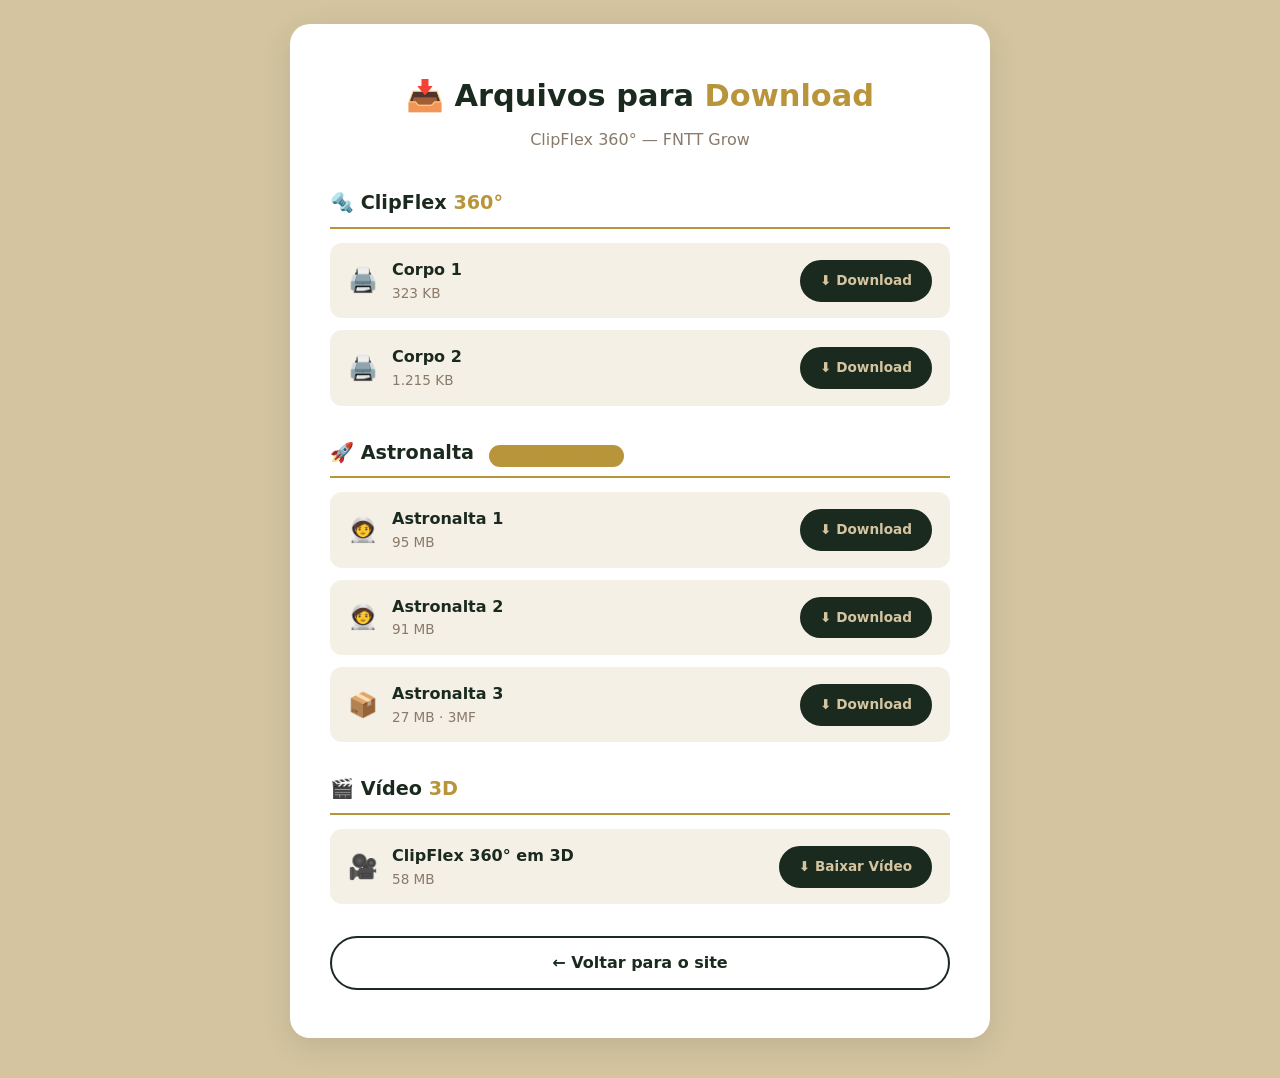
==== download.html @ 4cb25e00 "fix: corrige caminhos e melhora visual do site" ====
<!DOCTYPE html>
<html lang="pt-BR">
<head>
    <meta charset="UTF-8">
    <meta name="viewport" content="width=device-width, initial-scale=1.0">
    <title>Download — ClipFlex 360°</title>
    <link rel="stylesheet" href="style.css">
    <style>
        .download-page {
            max-width: 700px;
            margin: 0 auto;
            background: var(--white);
            padding: 48px 40px;
            border-radius: 20px;
            box-shadow: var(--shadow);
        }

        .download-page h1 {
            text-align: center;
            font-size: 1.9rem;
            margin-bottom: 6px;
        }

        .download-page h1 span {
            color: var(--gold);
        }

        .subtitle {
            text-align: center;
            color: var(--text-soft);
            margin-bottom: 36px;
        }

        .section {
            margin-bottom: 32px;
        }

        .section h2 {
            font-size: 1.2rem;
            margin-bottom: 14px;
            padding-bottom: 8px;
            border-bottom: 2px solid var(--gold);
        }

        .section h2 span {
            color: var(--gold);
        }

        .file-list {
            display: flex;
            flex-direction: column;
            gap: 12px;
        }

        .file-item {
            display: flex;
            justify-content: space-between;
            align-items: center;
            background: var(--bg-light);
            padding: 14px 18px;
            border-radius: 12px;
            transition: all 0.25s ease;
        }

        .file-item:hover {
            background: var(--bg);
            transform: translateX(4px);
        }

        .file-info {
            display: flex;
            align-items: center;
            gap: 14px;
        }

        .file-icon {
            font-size: 1.5rem;
        }

        .file-name {
            font-weight: 600;
        }

        .file-size {
            font-size: 0.85rem;
            color: var(--text-soft);
        }

        .btn-download {
            background: var(--dark);
            color: var(--bg);
            padding: 8px 18px;
            border-radius: 999px;
            text-decoration: none;
            font-size: 0.85rem;
            font-weight: 600;
            border: 2px solid var(--dark);
            transition: all 0.25s ease;
        }

        .btn-download:hover {
            background: var(--gold);
            border-color: var(--gold);
            color: var(--dark);
        }

        .btn-back {
            display: block;
            text-align: center;
            margin-top: 28px;
            color: var(--dark);
            text-decoration: none;
            font-weight: 600;
            padding: 12px;
            border-radius: 999px;
            border: 2px solid var(--dark);
            transition: all 0.25s ease;
        }

        .btn-back:hover {
            background: var(--dark);
            color: var(--bg);
        }

        .badge-small {
            display: inline-block;
            background: var(--gold);
            color: var(--dark);
            padding: 2px 10px;
            border-radius: 20px;
            font-size: 0.7rem;
            font-weight: 600;
            margin-left: 8px;
        }

        @media (max-width: 560px) {
            .download-page {
                padding: 32px 20px;
            }

            .file-item {
                flex-direction: column;
                gap: 12px;
                align-items: flex-start;
            }

            .btn-download {
                width: 100%;
                text-align: center;
            }
        }
    </style>
</head>
<body>
    <div class="container">
        <div class="download-page">
            <h1>📥 Arquivos para <span>Download</span></h1>
            <p class="subtitle">ClipFlex 360° — FNTT Grow</p>

            <!-- CLIPFLEX -->
            <div class="section">
                <h2>🔩 ClipFlex <span>360°</span></h2>
                <div class="file-list">
                    <div class="file-item">
                        <div class="file-info">
                            <span class="file-icon">🖨️</span>
                            <div>
                                <div class="file-name">Corpo 1</div>
                                <div class="file-size">323 KB</div>
                            </div>
                        </div>
                        <a href="produto/stl/clipflex/v7crip360_360crip3_v7_Componente1_1_Corpo1.stl" class="btn-download" download>⬇️ Download</a>
                    </div>
                    <div class="file-item">
                        <div class="file-info">
                            <span class="file-icon">🖨️</span>
                            <div>
                                <div class="file-name">Corpo 2</div>
                                <div class="file-size">1.215 KB</div>
                            </div>
                        </div>
                        <a href="produto/stl/clipflex/v7crip360_360crip3_v7_Componente1_2_Corpo2.stl" class="btn-download" download>⬇️ Download</a>
                    </div>
                </div>
            </div>

            <!-- ASTRONALTA -->
            <div class="section">
                <h2>🚀 Astronalta <span class="badge-small">Personagem FNTT</span></h2>
                <div class="file-list">
                    <div class="file-item">
                        <div class="file-info">
                            <span class="file-icon">🧑‍🚀</span>
                            <div>
                                <div class="file-name">Astronalta 1</div>
                                <div class="file-size">95 MB</div>
                            </div>
                        </div>
                        <a href="https://drive.google.com/uc?export=download&id=1aPoxVaWqQhqR50-7E5ECvITj20imoBJO" class="btn-download" target="_blank">⬇️ Download</a>
                    </div>
                    <div class="file-item">
                        <div class="file-info">
                            <span class="file-icon">🧑‍🚀</span>
                            <div>
                                <div class="file-name">Astronalta 2</div>
                                <div class="file-size">91 MB</div>
                            </div>
                        </div>
                        <a href="https://drive.google.com/uc?export=download&id=1HS0R9TxpQGm8a4Djx2cUYZqdlfwnnUlX" class="btn-download" target="_blank">⬇️ Download</a>
                    </div>
                    <div class="file-item">
                        <div class="file-info">
                            <span class="file-icon">📦</span>
                            <div>
                                <div class="file-name">Astronalta 3</div>
                                <div class="file-size">27 MB · 3MF</div>
                            </div>
                        </div>
                        <a href="produto/stl/astronalta/astronalta3.3mf" class="btn-download" download>⬇️ Download</a>
                    </div>
                </div>
            </div>

            <!-- VÍDEO -->
            <div class="section">
                <h2>🎬 Vídeo <span>3D</span></h2>
                <div class="file-list">
                    <div class="file-item">
                        <div class="file-info">
                            <span class="file-icon">🎥</span>
                            <div>
                                <div class="file-name">ClipFlex 360° em 3D</div>
                                <div class="file-size">58 MB</div>
                            </div>
                        </div>
                        <a href="https://drive.google.com/uc?export=download&id=17ICS53fUwPgODXJS_ZSg9uzT7_RGu2fr" class="btn-download" target="_blank">⬇️ Baixar Vídeo</a>
                    </div>
                </div>
            </div>

            <a href="index.html" class="btn-back">← Voltar para o site</a>
        </div>
    </div>
</body>
</html>
---- style.css ----
* {
    margin: 0;
    padding: 0;
    box-sizing: border-box;
}

:root {
    --bg: #d4c5a0;
    --bg-light: #f5f0e6;
    --dark: #1a2a1f;
    --gold: #b8953a;
    --text: #1a2a1f;
    --text-muted: #5a4a3a;
    --text-soft: #8a7a6a;
    --white: #ffffff;
    --shadow: 0 8px 30px rgba(26, 42, 31, 0.12);
    --radius: 16px;
}

body {
    font-family: 'Inter', 'Segoe UI', system-ui, sans-serif;
    background: var(--bg);
    color: var(--text);
    line-height: 1.6;
    min-height: 100vh;
}

.container {
    max-width: 1100px;
    margin: 0 auto;
    padding: 24px 20px 40px;
}

/* HEADER */
header {
    display: flex;
    justify-content: space-between;
    align-items: center;
    padding: 16px 0 24px;
    border-bottom: 3px solid var(--gold);
    margin-bottom: 40px;
}

.logo {
    display: flex;
    align-items: center;
    gap: 10px;
}

.logo-icon {
    font-size: 1.8rem;
}

.logo h1 {
    font-size: 1.6rem;
    font-weight: 400;
    letter-spacing: 1.5px;
}

.logo h1 span {
    font-weight: 700;
    color: var(--gold);
}

.badge {
    background: var(--dark);
    color: var(--bg);
    padding: 6px 16px;
    border-radius: 999px;
    font-size: 0.8rem;
    font-weight: 600;
    letter-spacing: 0.5px;
}

/* HERO */
.hero {
    display: grid;
    grid-template-columns: 1fr 1fr;
    gap: 40px;
    align-items: center;
    background: var(--white);
    padding: 32px;
    border-radius: 20px;
    box-shadow: var(--shadow);
    margin-bottom: 48px;
}

.product-image {
    background: var(--dark);
    border-radius: 14px;
    padding: 12px;
    border: 2px solid var(--gold);
    display: flex;
    align-items: center;
    justify-content: center;
    overflow: hidden;
}

.product-image video {
    width: 100%;
    max-height: 380px;
    border-radius: 10px;
    display: block;
    object-fit: contain;
}

.product-info h2 {
    font-size: 2.6rem;
    font-weight: 700;
    line-height: 1.15;
    margin-bottom: 8px;
}

.product-info h2 span {
    color: var(--gold);
}

.tagline {
    font-size: 1.25rem;
    color: var(--gold);
    font-weight: 400;
    font-style: italic;
    margin-bottom: 16px;
}

.description {
    font-size: 1.05rem;
    color: var(--text-muted);
    margin-bottom: 28px;
}

/* BOTÕES */
.cta-buttons {
    display: flex;
    gap: 14px;
    flex-wrap: wrap;
}

.btn-primary,
.btn-secondary,
.btn-support {
    display: inline-flex;
    align-items: center;
    justify-content: center;
    padding: 13px 26px;
    border-radius: 999px;
    font-weight: 600;
    font-size: 0.95rem;
    text-decoration: none;
    transition: all 0.25s ease;
    border: 2px solid transparent;
}

.btn-primary {
    background: var(--dark);
    color: var(--bg);
    border-color: var(--dark);
}

.btn-primary:hover {
    background: var(--gold);
    border-color: var(--gold);
    color: var(--dark);
    transform: translateY(-2px);
    box-shadow: 0 8px 20px rgba(184, 149, 58, 0.35);
}

.btn-secondary {
    background: transparent;
    color: var(--dark);
    border-color: var(--dark);
}

.btn-secondary:hover {
    background: var(--dark);
    color: var(--bg);
    transform: translateY(-2px);
}

/* GALERIA */
.gallery {
    background: var(--white);
    border-radius: 20px;
    padding: 40px 28px;
    margin-bottom: 48px;
    text-align: center;
    box-shadow: var(--shadow);
}

.gallery h3 {
    font-size: 1.55rem;
    margin-bottom: 6px;
}

.gallery h3 span {
    color: var(--gold);
}

.gallery-subtitle {
    color: var(--text-soft);
    margin-bottom: 28px;
    font-size: 0.95rem;
}

.gallery-grid {
    display: grid;
    grid-template-columns: repeat(5, 1fr);
    gap: 16px;
}

.gallery-item {
    background: var(--bg-light);
    border-radius: 14px;
    padding: 12px;
    transition: all 0.25s ease;
    border: 2px solid transparent;
}

.gallery-item:hover {
    transform: translateY(-6px);
    border-color: var(--gold);
    box-shadow: 0 10px 25px rgba(184, 149, 58, 0.2);
}

.gallery-item img {
    width: 100%;
    height: 120px;
    object-fit: cover;
    border-radius: 10px;
}

.gallery-item p {
    margin-top: 10px;
    font-weight: 600;
    font-size: 0.85rem;
}

/* FEATURES */
.features {
    margin-bottom: 48px;
    text-align: center;
}

.features h3 {
    font-size: 1.55rem;
    margin-bottom: 28px;
}

.features h3 span {
    color: var(--gold);
}

.features-grid {
    display: grid;
    grid-template-columns: repeat(4, 1fr);
    gap: 18px;
}

.feature {
    background: var(--white);
    padding: 28px 16px;
    border-radius: 16px;
    box-shadow: 0 4px 14px rgba(0,0,0,0.06);
    transition: all 0.25s ease;
    border-bottom: 4px solid var(--bg);
}

.feature:hover {
    transform: translateY(-6px);
    border-bottom-color: var(--gold);
    box-shadow: 0 12px 28px rgba(26, 42, 31, 0.12);
}

.feature-icon {
    font-size: 2.2rem;
    display: block;
    margin-bottom: 12px;
}

.feature h4 {
    font-size: 1.15rem;
    margin-bottom: 6px;
}

.feature p {
    color: var(--text-soft);
    font-size: 0.9rem;
}

/* SUPORTE */
.support {
    text-align: center;
    background: var(--dark);
    color: var(--bg);
    padding: 44px 28px;
    border-radius: 20px;
    margin-bottom: 40px;
    border: 2px solid var(--gold);
}

.support h3 {
    font-size: 1.5rem;
    margin-bottom: 10px;
}

.support p {
    opacity: 0.85;
    margin-bottom: 18px;
}

.btn-support {
    background: var(--bg);
    color: var(--dark);
}

.btn-support:hover {
    background: var(--gold);
    transform: translateY(-2px);
    box-shadow: 0 8px 20px rgba(184, 149, 58, 0.3);
}

/* FOOTER */
footer {
    text-align: center;
    padding: 24px 0 10px;
    border-top: 2px solid var(--gold);
    color: var(--text);
}

footer .small {
    font-size: 0.8rem;
    color: var(--text-soft);
    margin-top: 6px;
}

/* RESPONSIVO */
@media (max-width: 1024px) {
    .gallery-grid {
        grid-template-columns: repeat(3, 1fr);
    }
}

@media (max-width: 768px) {
    .hero {
        grid-template-columns: 1fr;
        padding: 22px;
        gap: 28px;
    }

    .product-info h2 {
        font-size: 2.1rem;
    }

    .features-grid {
        grid-template-columns: repeat(2, 1fr);
    }

    .gallery-grid {
        grid-template-columns: repeat(3, 1fr);
        gap: 12px;
    }

    .gallery-item img {
        height: 100px;
    }
}

@media (max-width: 480px) {
    .container {
        padding: 16px 14px 32px;
    }

    .logo h1 {
        font-size: 1.3rem;
    }

    .product-info h2 {
        font-size: 1.8rem;
    }

    .features-grid {
        grid-template-columns: 1fr;
    }

    .gallery-grid {
        grid-template-columns: repeat(2, 1fr);
    }

    .gallery-item img {
        height: 90px;
    }

    .cta-buttons {
        flex-direction: column;
    }

    .btn-primary,
    .btn-secondary {
        width: 100%;
        text-align: center;
    }

    .product-image video {
        max-height: 240px;
    }
}
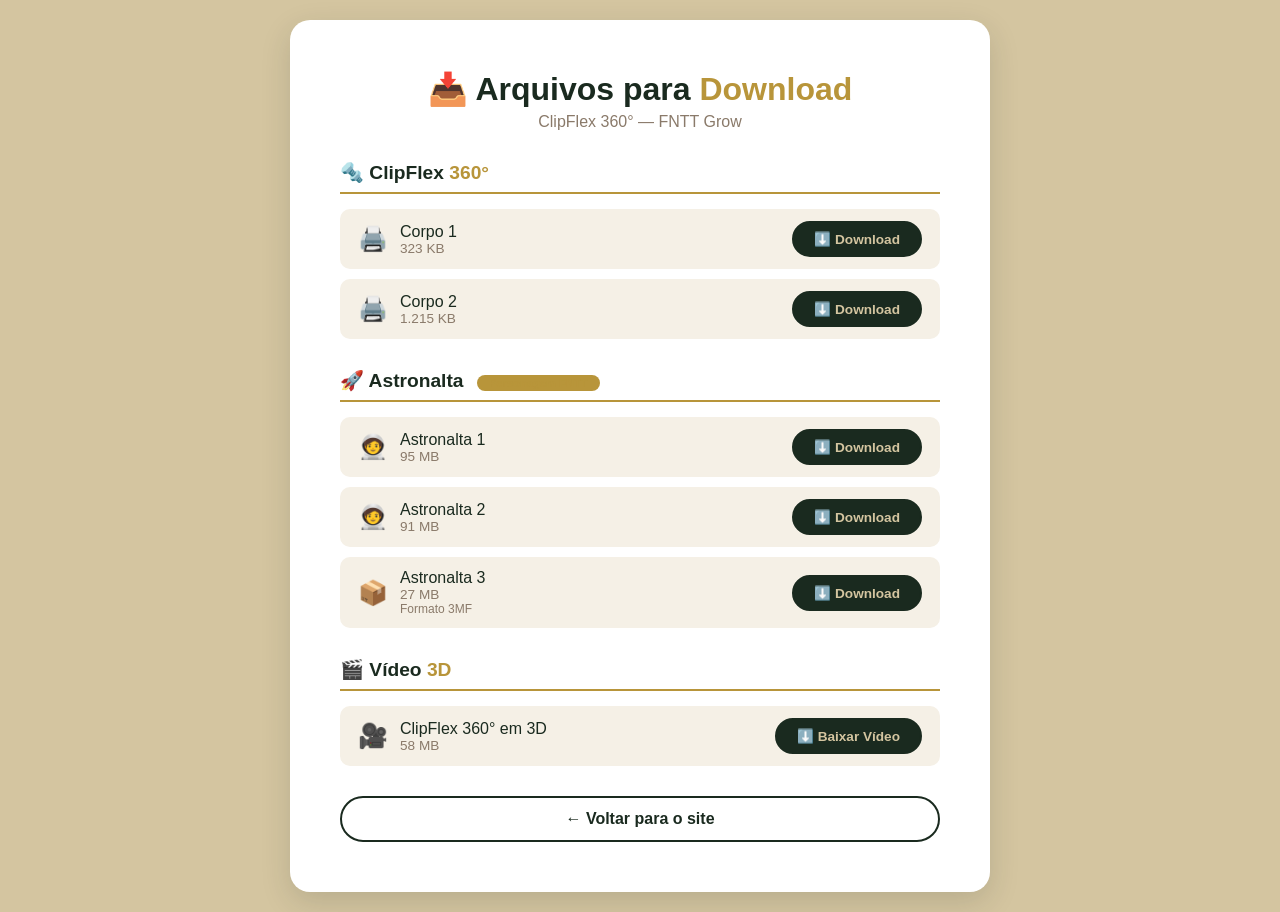
==== commit f5ca4293: "fix: corrige caminhos dos arquivos STL no download.html" ====
--- a/download.html
+++ b/download.html
@@ -4,73 +4,89 @@
     <meta charset="UTF-8">
     <meta name="viewport" content="width=device-width, initial-scale=1.0">
     <title>Download — ClipFlex 360°</title>
-    <link rel="stylesheet" href="style.css">
     <style>
-        .download-page {
+        * {
+            margin: 0;
+            padding: 0;
+            box-sizing: border-box;
+        }
+
+        body {
+            font-family: 'Segoe UI', Tahoma, Geneva, Verdana, sans-serif;
+            background: #d4c5a0;
+            min-height: 100vh;
+            display: flex;
+            justify-content: center;
+            align-items: center;
+            padding: 20px;
+        }
+
+        .container {
+            background: #ffffff;
+            padding: 50px;
+            border-radius: 20px;
+            box-shadow: 0 10px 30px rgba(26, 42, 31, 0.15);
             max-width: 700px;
-            margin: 0 auto;
-            background: var(--white);
-            padding: 48px 40px;
-            border-radius: 20px;
-            box-shadow: var(--shadow);
-        }
-
-        .download-page h1 {
-            text-align: center;
-            font-size: 1.9rem;
-            margin-bottom: 6px;
-        }
-
-        .download-page h1 span {
-            color: var(--gold);
+            width: 100%;
+        }
+
+        h1 {
+            color: #1a2a1f;
+            text-align: center;
+            margin-bottom: 5px;
+        }
+
+        h1 span {
+            color: #b8953a;
         }
 
         .subtitle {
             text-align: center;
-            color: var(--text-soft);
-            margin-bottom: 36px;
+            color: #8a7a6a;
+            margin-bottom: 30px;
         }
 
         .section {
-            margin-bottom: 32px;
+            margin-bottom: 30px;
         }
 
         .section h2 {
+            color: #1a2a1f;
             font-size: 1.2rem;
-            margin-bottom: 14px;
+            margin-bottom: 15px;
+            border-bottom: 2px solid #b8953a;
             padding-bottom: 8px;
-            border-bottom: 2px solid var(--gold);
         }
 
         .section h2 span {
-            color: var(--gold);
+            color: #b8953a;
         }
 
         .file-list {
             display: flex;
             flex-direction: column;
-            gap: 12px;
+            gap: 10px;
         }
 
         .file-item {
             display: flex;
             justify-content: space-between;
             align-items: center;
-            background: var(--bg-light);
-            padding: 14px 18px;
-            border-radius: 12px;
-            transition: all 0.25s ease;
+            background: #f5f0e6;
+            padding: 12px 18px;
+            border-radius: 10px;
+            transition: all 0.3s;
         }
 
         .file-item:hover {
-            background: var(--bg);
-            transform: translateX(4px);
+            background: #d4c5a0;
+            transform: translateX(5px);
         }
 
         .file-info {
             display: flex;
             align-items: center;
-            gap: 14px;
+            gap: 12px;
         }
 
         .file-icon {
@@ -78,168 +94,195 @@
         }
 
         .file-name {
-            font-weight: 600;
+            font-weight: 500;
+            color: #1a2a1f;
         }
 
         .file-size {
+            color: #8a7a6a;
             font-size: 0.85rem;
-            color: var(--text-soft);
         }
 
         .btn-download {
-            background: var(--dark);
-            color: var(--bg);
-            padding: 8px 18px;
-            border-radius: 999px;
+            background: #1a2a1f;
+            color: #d4c5a0;
+            padding: 8px 20px;
+            border-radius: 50px;
             text-decoration: none;
             font-size: 0.85rem;
             font-weight: 600;
-            border: 2px solid var(--dark);
-            transition: all 0.25s ease;
+            transition: all 0.3s;
+            border: 2px solid #1a2a1f;
+            display: inline-block;
         }
 
         .btn-download:hover {
-            background: var(--gold);
-            border-color: var(--gold);
-            color: var(--dark);
+            background: #b8953a;
+            border-color: #b8953a;
+            color: #1a2a1f;
+            transform: scale(1.05);
         }
 
         .btn-back {
             display: block;
             text-align: center;
-            margin-top: 28px;
-            color: var(--dark);
+            margin-top: 25px;
+            color: #1a2a1f;
             text-decoration: none;
             font-weight: 600;
             padding: 12px;
-            border-radius: 999px;
-            border: 2px solid var(--dark);
-            transition: all 0.25s ease;
+            border-radius: 50px;
+            border: 2px solid #1a2a1f;
+            transition: all 0.3s;
         }
 
         .btn-back:hover {
-            background: var(--dark);
-            color: var(--bg);
-        }
-
-        .badge-small {
+            background: #1a2a1f;
+            color: #d4c5a0;
+            text-decoration: none;
+        }
+
+        .badge {
             display: inline-block;
-            background: var(--gold);
-            color: var(--dark);
-            padding: 2px 10px;
+            background: #b8953a;
+            color: #1a2a1f;
+            padding: 2px 12px;
             border-radius: 20px;
             font-size: 0.7rem;
+            margin-left: 8px;
             font-weight: 600;
-            margin-left: 8px;
-        }
-
-        @media (max-width: 560px) {
-            .download-page {
-                padding: 32px 20px;
-            }
-
-            .file-item {
-                flex-direction: column;
-                gap: 12px;
-                align-items: flex-start;
-            }
-
-            .btn-download {
-                width: 100%;
-                text-align: center;
-            }
+        }
+
+        .drive-box {
+            background: #f5f0e6;
+            border-radius: 15px;
+            padding: 30px;
+            text-align: center;
+            border: 2px dashed #b8953a;
+        }
+
+        .drive-box p {
+            color: #5a4a3a;
+            margin-bottom: 15px;
+        }
+
+        .drive-box .icon-big {
+            font-size: 4rem;
+            display: block;
+            margin-bottom: 10px;
+        }
+
+        .btn-download-large {
+            background: #b8953a;
+            color: #1a2a1f;
+            padding: 16px 40px;
+            border-radius: 50px;
+            text-decoration: none;
+            font-size: 1.2rem;
+            font-weight: 700;
+            transition: all 0.3s;
+            border: 2px solid #b8953a;
+            display: inline-block;
+            text-align: center;
+        }
+
+        .btn-download-large:hover {
+            background: #1a2a1f;
+            border-color: #1a2a1f;
+            color: #d4c5a0;
+            transform: scale(1.05);
+            box-shadow: 0 6px 20px rgba(184, 149, 58, 0.3);
         }
     </style>
 </head>
 <body>
     <div class="container">
-        <div class="download-page">
-            <h1>📥 Arquivos para <span>Download</span></h1>
-            <p class="subtitle">ClipFlex 360° — FNTT Grow</p>
-
-            <!-- CLIPFLEX -->
-            <div class="section">
-                <h2>🔩 ClipFlex <span>360°</span></h2>
-                <div class="file-list">
-                    <div class="file-item">
-                        <div class="file-info">
-                            <span class="file-icon">🖨️</span>
-                            <div>
-                                <div class="file-name">Corpo 1</div>
-                                <div class="file-size">323 KB</div>
-                            </div>
-                        </div>
-                        <a href="produto/stl/clipflex/v7crip360_360crip3_v7_Componente1_1_Corpo1.stl" class="btn-download" download>⬇️ Download</a>
-                    </div>
-                    <div class="file-item">
-                        <div class="file-info">
-                            <span class="file-icon">🖨️</span>
-                            <div>
-                                <div class="file-name">Corpo 2</div>
-                                <div class="file-size">1.215 KB</div>
-                            </div>
-                        </div>
-                        <a href="produto/stl/clipflex/v7crip360_360crip3_v7_Componente1_2_Corpo2.stl" class="btn-download" download>⬇️ Download</a>
-                    </div>
+        <h1>📥 Arquivos para <span>Download</span></h1>
+        <p class="subtitle">ClipFlex 360° — FNTT Grow</p>
+
+        <!-- SEÇÃO CLIPFLEX -->
+        <div class="section">
+            <h2>🔩 ClipFlex <span>360°</span></h2>
+            <div class="file-list">
+                <div class="file-item">
+                    <div class="file-info">
+                        <span class="file-icon">🖨️</span>
+                        <div>
+                            <div class="file-name">Corpo 1</div>
+                            <div class="file-size">323 KB</div>
+                        </div>
+                    </div>
+                    <a href="produto/stl/clipflex/v7crip360_360crip3_v7_Componente1_1_Corpo1.stl" class="btn-download" download>⬇️ Download</a>
+                </div>
+                <div class="file-item">
+                    <div class="file-info">
+                        <span class="file-icon">🖨️</span>
+                        <div>
+                            <div class="file-name">Corpo 2</div>
+                            <div class="file-size">1.215 KB</div>
+                        </div>
+                    </div>
+                    <a href="produto/stl/clipflex/v7crip360_360crip3_v7_Componente1_2_Corpo2.stl" class="btn-download" download>⬇️ Download</a>
                 </div>
             </div>
-
-            <!-- ASTRONALTA -->
-            <div class="section">
-                <h2>🚀 Astronalta <span class="badge-small">Personagem FNTT</span></h2>
-                <div class="file-list">
-                    <div class="file-item">
-                        <div class="file-info">
-                            <span class="file-icon">🧑‍🚀</span>
-                            <div>
-                                <div class="file-name">Astronalta 1</div>
-                                <div class="file-size">95 MB</div>
-                            </div>
-                        </div>
-                        <a href="https://drive.google.com/uc?export=download&id=1aPoxVaWqQhqR50-7E5ECvITj20imoBJO" class="btn-download" target="_blank">⬇️ Download</a>
-                    </div>
-                    <div class="file-item">
-                        <div class="file-info">
-                            <span class="file-icon">🧑‍🚀</span>
-                            <div>
-                                <div class="file-name">Astronalta 2</div>
-                                <div class="file-size">91 MB</div>
-                            </div>
-                        </div>
-                        <a href="https://drive.google.com/uc?export=download&id=1HS0R9TxpQGm8a4Djx2cUYZqdlfwnnUlX" class="btn-download" target="_blank">⬇️ Download</a>
-                    </div>
-                    <div class="file-item">
-                        <div class="file-info">
-                            <span class="file-icon">📦</span>
-                            <div>
-                                <div class="file-name">Astronalta 3</div>
-                                <div class="file-size">27 MB · 3MF</div>
-                            </div>
-                        </div>
-                        <a href="produto/stl/astronalta/astronalta3.3mf" class="btn-download" download>⬇️ Download</a>
-                    </div>
+        </div>
+
+        <!-- SEÇÃO ASTRONALTA -->
+        <div class="section">
+            <h2>🚀 Astronalta <span class="badge">Personagem FNTT</span></h2>
+            <div class="file-list">
+                <div class="file-item">
+                    <div class="file-info">
+                        <span class="file-icon">🧑‍🚀</span>
+                        <div>
+                            <div class="file-name">Astronalta 1</div>
+                            <div class="file-size">95 MB</div>
+                        </div>
+                    </div>
+                    <a href="https://drive.google.com/uc?export=download&id=1aPoxVaWqQhqR50-7E5ECvITj20imoBJO" class="btn-download" target="_blank">⬇️ Download</a>
+                </div>
+                <div class="file-item">
+                    <div class="file-info">
+                        <span class="file-icon">🧑‍🚀</span>
+                        <div>
+                            <div class="file-name">Astronalta 2</div>
+                            <div class="file-size">91 MB</div>
+                        </div>
+                    </div>
+                    <a href="https://drive.google.com/uc?export=download&id=1HS0R9TxpQGm8a4Djx2cUYZqdlfwnnUlX" class="btn-download" target="_blank">⬇️ Download</a>
+                </div>
+                <div class="file-item">
+                    <div class="file-info">
+                        <span class="file-icon">📦</span>
+                        <div>
+                            <div class="file-name">Astronalta 3</div>
+                            <div class="file-size">27 MB</div>
+                            <div style="font-size: 0.75rem; color: #8a7a6a;">Formato 3MF</div>
+                        </div>
+                    </div>
+                    <a href="produto/stl/astronalta/astronalta3.3mf" class="btn-download" download>⬇️ Download</a>
                 </div>
             </div>
-
-            <!-- VÍDEO -->
-            <div class="section">
-                <h2>🎬 Vídeo <span>3D</span></h2>
-                <div class="file-list">
-                    <div class="file-item">
-                        <div class="file-info">
-                            <span class="file-icon">🎥</span>
-                            <div>
-                                <div class="file-name">ClipFlex 360° em 3D</div>
-                                <div class="file-size">58 MB</div>
-                            </div>
-                        </div>
-                        <a href="https://drive.google.com/uc?export=download&id=17ICS53fUwPgODXJS_ZSg9uzT7_RGu2fr" class="btn-download" target="_blank">⬇️ Baixar Vídeo</a>
-                    </div>
+        </div>
+
+        <!-- SEÇÃO VÍDEO -->
+        <div class="section">
+            <h2>🎬 Vídeo <span>3D</span></h2>
+            <div class="file-list">
+                <div class="file-item">
+                    <div class="file-info">
+                        <span class="file-icon">🎥</span>
+                        <div>
+                            <div class="file-name">ClipFlex 360° em 3D</div>
+                            <div class="file-size">58 MB</div>
+                        </div>
+                    </div>
+                    <a href="https://drive.google.com/uc?export=download&id=17ICS53fUwPgODXJS_ZSg9uzT7_RGu2fr" class="btn-download" target="_blank">⬇️ Baixar Vídeo</a>
                 </div>
             </div>
-
-            <a href="index.html" class="btn-back">← Voltar para o site</a>
         </div>
+
+        <a href="index.html" class="btn-back">← Voltar para o site</a>
     </div>
 </body>
 </html>
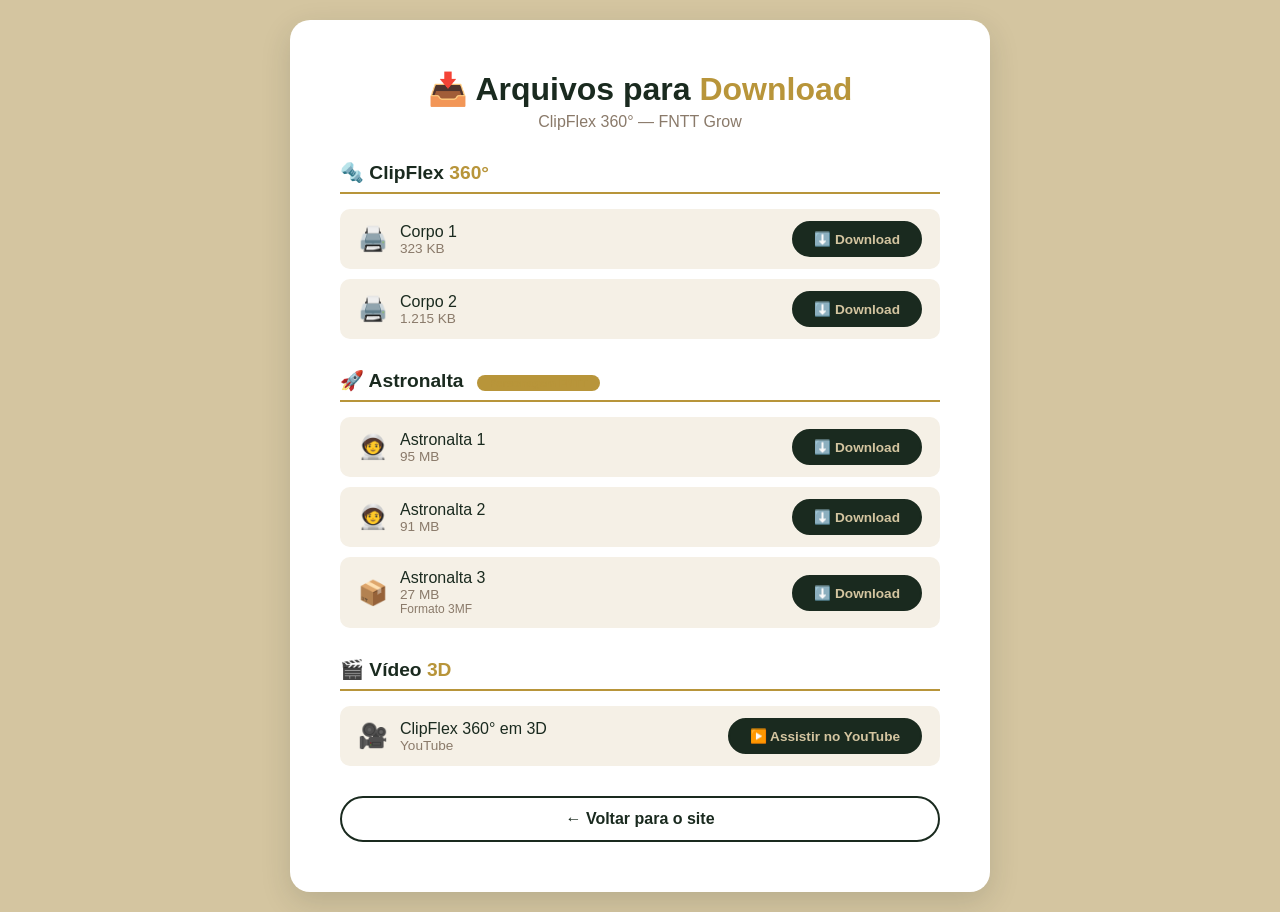
==== commit d74a3967: "feat: atualiza vídeo para YouTube no download.html" ====
--- a/download.html
+++ b/download.html
@@ -152,47 +152,6 @@
             margin-left: 8px;
             font-weight: 600;
         }
-
-        .drive-box {
-            background: #f5f0e6;
-            border-radius: 15px;
-            padding: 30px;
-            text-align: center;
-            border: 2px dashed #b8953a;
-        }
-
-        .drive-box p {
-            color: #5a4a3a;
-            margin-bottom: 15px;
-        }
-
-        .drive-box .icon-big {
-            font-size: 4rem;
-            display: block;
-            margin-bottom: 10px;
-        }
-
-        .btn-download-large {
-            background: #b8953a;
-            color: #1a2a1f;
-            padding: 16px 40px;
-            border-radius: 50px;
-            text-decoration: none;
-            font-size: 1.2rem;
-            font-weight: 700;
-            transition: all 0.3s;
-            border: 2px solid #b8953a;
-            display: inline-block;
-            text-align: center;
-        }
-
-        .btn-download-large:hover {
-            background: #1a2a1f;
-            border-color: #1a2a1f;
-            color: #d4c5a0;
-            transform: scale(1.05);
-            box-shadow: 0 6px 20px rgba(184, 149, 58, 0.3);
-        }
     </style>
 </head>
 <body>
@@ -212,7 +171,7 @@
                             <div class="file-size">323 KB</div>
                         </div>
                     </div>
-                    <a href="produto/stl/clipflex/v7crip360_360crip3_v7_Componente1_1_Corpo1.stl" class="btn-download" download>⬇️ Download</a>
+                    <a href="produto/stl/clipflex/Corpo1.stl" class="btn-download" download>⬇️ Download</a>
                 </div>
                 <div class="file-item">
                     <div class="file-info">
@@ -222,7 +181,7 @@
                             <div class="file-size">1.215 KB</div>
                         </div>
                     </div>
-                    <a href="produto/stl/clipflex/v7crip360_360crip3_v7_Componente1_2_Corpo2.stl" class="btn-download" download>⬇️ Download</a>
+                    <a href="produto/stl/clipflex/Corpo2.stl" class="btn-download" download>⬇️ Download</a>
                 </div>
             </div>
         </div>
@@ -265,7 +224,7 @@
             </div>
         </div>
 
-        <!-- SEÇÃO VÍDEO -->
+        <!-- SEÇÃO VÍDEO (ATUALIZADO PARA YOUTUBE) -->
         <div class="section">
             <h2>🎬 Vídeo <span>3D</span></h2>
             <div class="file-list">
@@ -274,10 +233,10 @@
                         <span class="file-icon">🎥</span>
                         <div>
                             <div class="file-name">ClipFlex 360° em 3D</div>
-                            <div class="file-size">58 MB</div>
-                        </div>
-                    </div>
-                    <a href="https://drive.google.com/uc?export=download&id=17ICS53fUwPgODXJS_ZSg9uzT7_RGu2fr" class="btn-download" target="_blank">⬇️ Baixar Vídeo</a>
+                            <div class="file-size">YouTube</div>
+                        </div>
+                    </div>
+                    <a href="https://youtu.be/BpMspO3z7nI" class="btn-download" target="_blank">▶️ Assistir no YouTube</a>
                 </div>
             </div>
         </div>
